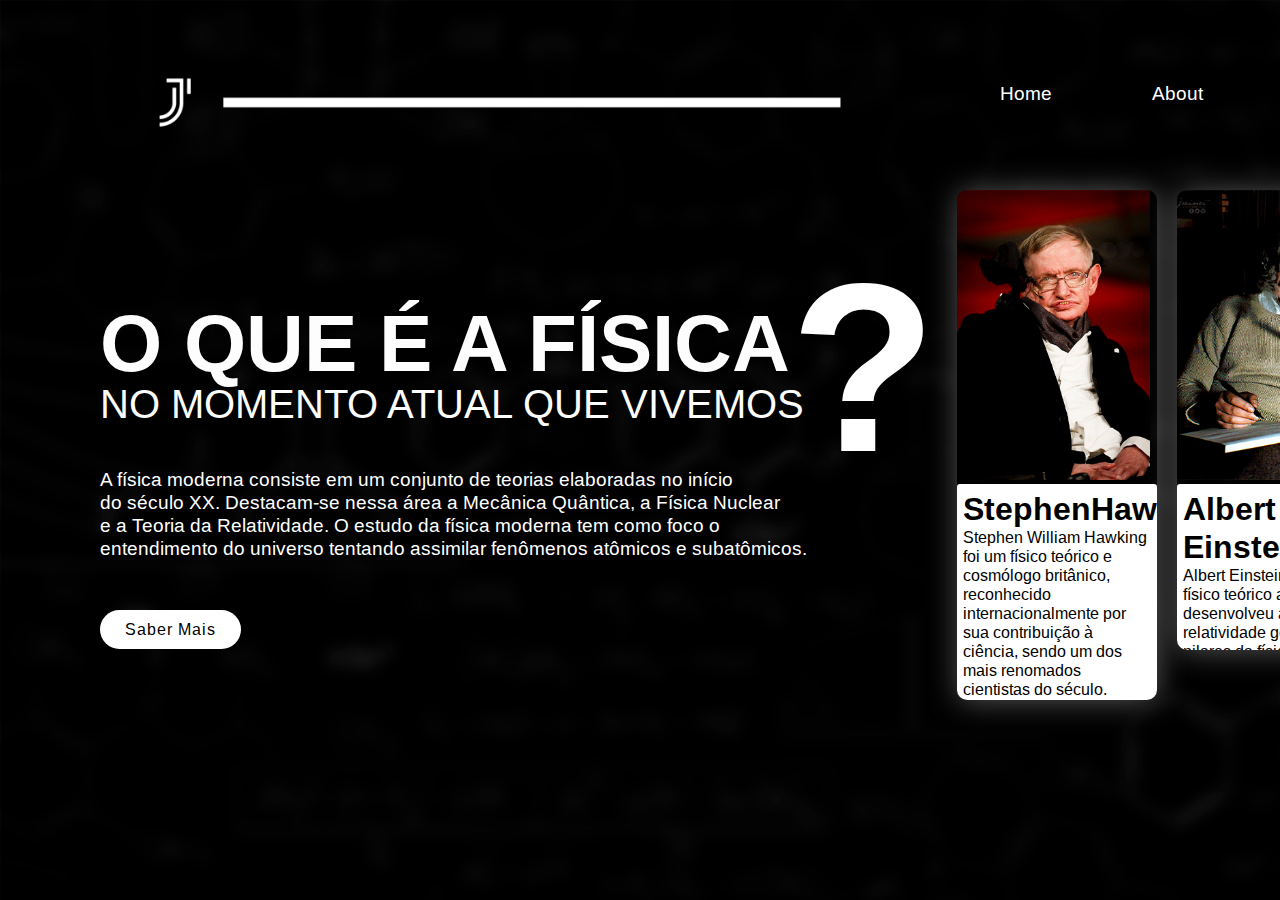
==== index.html @ e37def42 "commit inicial" ====
<!DOCTYPE html>
<html lang="pt-BR">
<head>
    <meta charset="UTF-8">
    <meta http-equiv="X-UA-Compatible" content="IE=edge">
    <meta name="viewport" content="width=device-width, initial-scale=1.0">
    <link rel="stylesheet" href="style.css">
    <title>Landingpage-teorias fisicas</title>
</head>
<body>
    <section>
        <header>
           <div class="logo">
            <a href="#"><img src="img/logo-principal.png" alt="logo1" width="800"></a>
            </div>
        <nav class="navgation">
            <ul>
                <li><a href="#">Home</a></li>
                <li><a href="#">About</a></li>
                <li><a href="#">Contact</a></li>
                <li><a href="#">Am i</a></li>
            </ul>
        </nav>
    </header>
        <div class="container">
            <div class="text">
                <h1>O QUE É A FÍSICA</h1>
                <h2>NO MOMENTO ATUAL QUE VIVEMOS</h2>
                <h2><span>?</span></h2>
                <p>A física moderna consiste em um conjunto de teorias elaboradas no início <br> do século XX.
                   Destacam-se nessa área a Mecânica Quântica, a Física Nuclear <br> e a Teoria da Relatividade. 
                   O estudo da física moderna tem como foco o  <br> entendimento do universo 
                tentando assimilar fenômenos atômicos e subatômicos.</p>
                    <a href="#">Saber Mais</a>
            </div>
            <div class="tainer">
            <div class="cards1">
                <img src="img/stephen.jpg" alt="stephen">
                <div class="intro">
                    <h1>StephenHawking</h1>
                    <p>Stephen William <Span>Hawking </Span> foi um físico teórico
                     e cosmólogo britânico, reconhecido internacionalmente por sua contribuição à ciência,
                     sendo um dos mais renomados cientistas do século.</p>
                </div>
            </div>
            <div class="cards2">
                <img src="img/albert.jpg" alt="stephen">
                <div class="intro">
                    <h1>Albert Einstein</h1>
                    <p>Albert <span>Einstein </span>foi um físico teórico alemão que desenvolveu a 
                    teoria da relatividade geral,um dos pilares da física moderna ao lado da mecânica quântica.</p>
            </div>
        </div>
        <div class="cards3">
            <div class="nik">
            <img src="img/nikolas.jpg" alt="stephen">
            <div class="intro">
                <h1>Nikola Tesla</h1>
                <p>Nikola<span> Tesla</span> foi um inventor,
                 engenheiro eletrotécnico e engenheiro mecânico sérvio, 
                 mais conhecido por suas contribuições ao projeto do moderno 
                 sistema de fornecimento de eletricidade em corrente alternada.</p>
                </div>
    </section>
</body>
</html>
---- style.css ----
@import url('https://fonts.googleapis.com/css2?family=Arimo:wght@400;500;600;700&display=swap');
*{
    margin: 0;
    padding: 0;
    box-sizing: border-box;
    font-family: 'Arimo', sans-serif;
}

section{
    position: relative;
    width: 100%;
    min-height: 100vh;
    padding: 100px;
    background:url(img/web-backgroud.png);
    display: flex;
    align-items: center;
    justify-content: space-between;
    overflow: hidden;
}

header{
    position: absolute;
    top: 0;
    left: 0;
    width: 100%;
    padding: 40px 100px;
    display: flex;
    align-items: center;
    justify-content: space-between;
}

header .logo{
    position: relative;
    max-width: 900px;
}

header .navgation ul{
position: relative;
display: flex;
}

header .navgation li{
    list-style: none;
}

header .navgation a{
    color: #fff;
    display: inline-block;
    text-decoration: none;
    font-weight: 500;
    font-size: 19px;
    margin-left: 100px;
}

.container{
    position: relative;
    width: 100%;
    display: flex;
    align-items: center;
    justify-content: space-between;
}

.container .text{
position: relative;
max-width: 1000px;
margin-right: 10px;
color: rgb(250, 250, 250);
}

.container .text h1{

    color: rgb(253, 253, 253);
    font-size: 5em;
    margin-bottom: 10px;
    line-height: 2.3em;
    font-weight: 800;}

.container .text h2{

color: rgb(253, 253, 253);
font-size: 2em;
margin-bottom: 10px;
line-height: 2em;
font-weight: 100;
font-size: 40px;
margin-top: -80px;
}

.container .text h2 span{
    position: relative;
    margin-left: 690px;
    font-size: 6em;
    font-weight: 800;
    top: -50px;
    color: #fff;
}

.container .text p{
    margin-top: -70px;
    font-size: 1.2em;
    color: rgb(255, 255, 255);
    

}

.container .text a{
    display: inline-block;
    margin-top: 50px;
    padding: 10px 25px;
    background: #fff;
    color: rgb(0, 0, 0);
    font-weight: 500;
    text-decoration: none;
    letter-spacing: 1px;
    border-radius: 40px;
    transition: 0.3s ease-in-out;
}

.conteiner .text a:hover{
    transform: translateY(-10px);
}



body{
    display: flex;
    justify-content: center;
    height: 100vh;
    align-items: center;
}


.tainer{
    display: flex
}

.cards1{
    height: 510px;
    margin: 10px;
    box-shadow: 1px 1px 30px rgb(255, 255, 255, 0.342);
    overflow: hidden;
    border-radius: 10px;
}

.cards2{
    height: 460px;
    margin: 10px;
    box-shadow: 1px 1px 30px rgb(255, 255, 255, 0.342);
    overflow: hidden;
    border-radius: 10px;
}

.cards3{
    height: 520px;
    margin: 10px;
    box-shadow: 1px 1px 30px rgba(255, 255, 255, 0.342);
    overflow: hidden;
    border-radius: 10px;
}


.tainer .cards1 img{
    height: 290px;
}

.tainer .cards2 img{
    height: 290px;
}

.tainer .cards3 img{
    height: 290px;
}

.intro{
    height: 600px;
    width: 200px;
    padding: 6px; 
    border-radius: 3px;
    background:rgb(255, 255, 255);
}
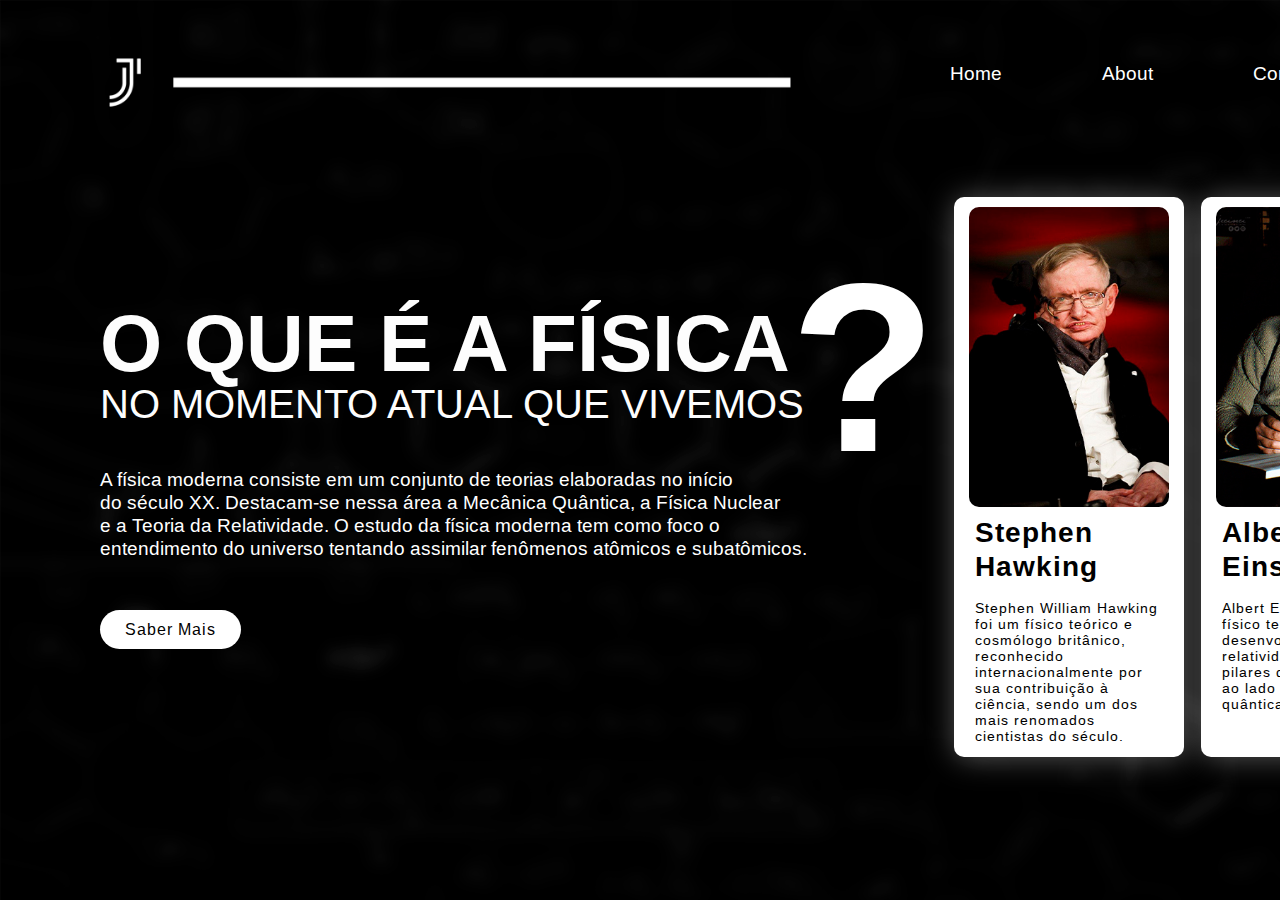
==== commit 92020e58: "AT 1.0.0" ====
--- a/index.html
+++ b/index.html
@@ -11,14 +11,14 @@
     <section>
         <header>
            <div class="logo">
-            <a href="#"><img src="img/logo-principal.png" alt="logo1" width="800"></a>
+            <a href="index.html"><img src="img/logo-principal.png" alt="logo1" width="800"></a>
             </div>
         <nav class="navgation">
             <ul>
-                <li><a href="#">Home</a></li>
-                <li><a href="#">About</a></li>
-                <li><a href="#">Contact</a></li>
-                <li><a href="#">Am i</a></li>
+                <li><a href="index.html">Home</a></li>
+                <li><a href="About.html">About</a></li>
+                <li><a href="Contact.html">Contact</a></li>
+                <li><a href="Am i.html">Am i</a></li>
             </ul>
         </nav>
     </header>
@@ -37,7 +37,8 @@
             <div class="cards1">
                 <img src="img/stephen.jpg" alt="stephen">
                 <div class="intro">
-                    <h1>StephenHawking</h1>
+                    <h1>Stephen Hawking</h1>
+                    <br>
                     <p>Stephen William <Span>Hawking </Span> foi um físico teórico
                      e cosmólogo britânico, reconhecido internacionalmente por sua contribuição à ciência,
                      sendo um dos mais renomados cientistas do século.</p>
@@ -46,7 +47,8 @@
             <div class="cards2">
                 <img src="img/albert.jpg" alt="stephen">
                 <div class="intro">
-                    <h1>Albert Einstein</h1>
+                    <h1>Albert <br> Einstein</h1>
+                    <br>
                     <p>Albert <span>Einstein </span>foi um físico teórico alemão que desenvolveu a 
                     teoria da relatividade geral,um dos pilares da física moderna ao lado da mecânica quântica.</p>
             </div>
@@ -55,12 +57,13 @@
             <div class="nik">
             <img src="img/nikolas.jpg" alt="stephen">
             <div class="intro">
-                <h1>Nikola Tesla</h1>
+                <h1>Nikola <br> Tesla</h1>
+                <br>
                 <p>Nikola<span> Tesla</span> foi um inventor,
                  engenheiro eletrotécnico e engenheiro mecânico sérvio, 
                  mais conhecido por suas contribuições ao projeto do moderno 
                  sistema de fornecimento de eletricidade em corrente alternada.</p>
                 </div>
-    </section>
+    </section>   
 </body>
 </html>--- a/style.css
+++ b/style.css
@@ -20,8 +20,8 @@
 
 header{
     position: absolute;
-    top: 0;
-    left: 0;
+    top: -20px;
+    left: -50px;
     width: 100%;
     padding: 40px 100px;
     display: flex;
@@ -56,14 +56,14 @@
     position: relative;
     width: 100%;
     display: flex;
-    align-items: center;
+    align-items:center;
     justify-content: space-between;
 }
 
 .container .text{
 position: relative;
 max-width: 1000px;
-margin-right: 10px;
+margin-right: -40px;
 color: rgb(250, 250, 250);
 }
 
@@ -87,6 +87,7 @@
 }
 
 .container .text h2 span{
+    margin-right: 50px;
     position: relative;
     margin-left: 690px;
     font-size: 6em;
@@ -116,11 +117,9 @@
     transition: 0.3s ease-in-out;
 }
 
-.conteiner .text a:hover{
+.container .text a:hover{
     transform: translateY(-10px);
 }
-
-
 
 body{
     display: flex;
@@ -131,44 +130,83 @@
 
 
 .tainer{
-    display: flex
-}
+display: -webkit-flex;
+}
+
+
 
 .cards1{
-    height: 510px;
-    margin: 10px;
+    height: 560px;
+    margin: 7px;
     box-shadow: 1px 1px 30px rgb(255, 255, 255, 0.342);
     overflow: hidden;
     border-radius: 10px;
+    transition: 0.3s ease-in-out;
+    display: inline-block;
+    margin-top: 60px;
+    margin-right: 10px;
+    padding: 10px 15px;
+    background: #fff;
+    color: rgb(0, 0, 0);
+    font-size: 14px;
+    font-weight: 500;
+    text-decoration: none;
+    letter-spacing: 1px;
+    border-radius: 10px;
 }
 
 .cards2{
-    height: 460px;
-    margin: 10px;
+    height: 560px;
+    margin: 7px;
     box-shadow: 1px 1px 30px rgb(255, 255, 255, 0.342);
     overflow: hidden;
     border-radius: 10px;
+    display: inline-block;
+    margin-top: 60px;
+    margin-right: 10px;
+    padding: 10px 15px;
+    background: #fff;
+    color: rgb(0, 0, 0);
+    font-size: 14px;
+    font-weight: 500;
+    text-decoration: none;
+    letter-spacing: 1px;
+    border-radius: 10px;
 }
 
 .cards3{
-    height: 520px;
-    margin: 10px;
+    height: 560px;
+    margin: 7px;
     box-shadow: 1px 1px 30px rgba(255, 255, 255, 0.342);
     overflow: hidden;
     border-radius: 10px;
+    display: inline-block;
+    margin-top: 60px;
+    margin-right: 10px;
+    padding: 10px 15px;
+    background: rgb(255, 255, 255);
+    color: rgb(0, 0, 0);
+    font-size: 14px;
+    font-weight: 500;
+    text-decoration: none;
+    letter-spacing: 1px;
+    border-radius: 10px;
 }
 
 
 .tainer .cards1 img{
-    height: 290px;
+    height: 300px;
+    border-radius: 10px;
 }
 
 .tainer .cards2 img{
-    height: 290px;
+    height: 300px;
+    border-radius: 10px;
 }
 
 .tainer .cards3 img{
-    height: 290px;
+    height: 300px;
+    border-radius: 10px;
 }
 
 .intro{
@@ -177,4 +215,14 @@
     padding: 6px; 
     border-radius: 3px;
     background:rgb(255, 255, 255);
-}+}
+
+.icons{
+    position: absolute;
+    bottom: 40px;
+    left: 100px;
+    display: flex;
+    align-items: center;
+    justify-content: center;
+}
+
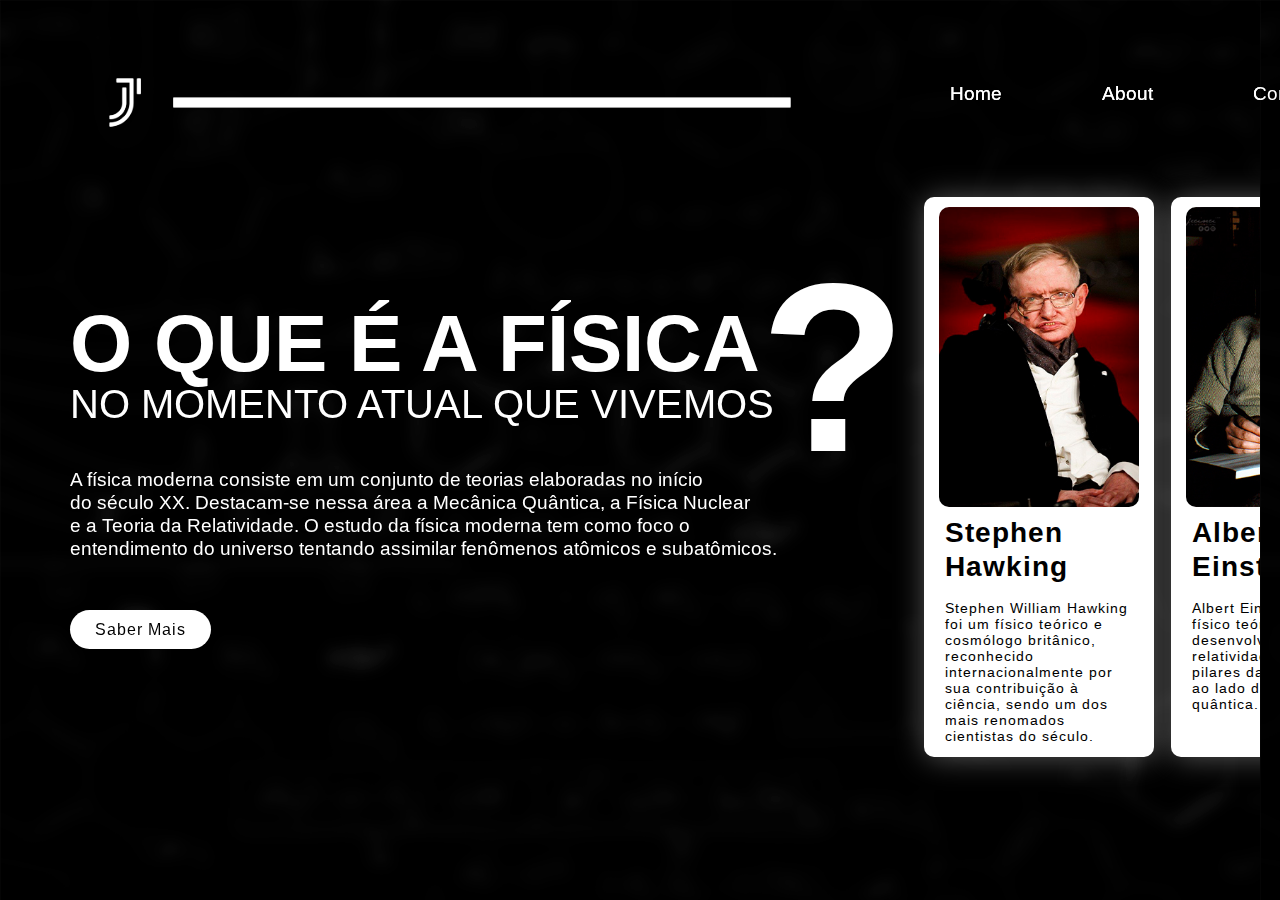
==== commit 9e15cf83: "AT 1.0.2" ====
--- a/index.html
+++ b/index.html
@@ -1,5 +1,5 @@
 <!DOCTYPE html>
-<html lang="pt-BR">
+<html lang="pt-br">
 <head>
     <meta charset="UTF-8">
     <meta http-equiv="X-UA-Compatible" content="IE=edge">
@@ -31,8 +31,10 @@
                    Destacam-se nessa área a Mecânica Quântica, a Física Nuclear <br> e a Teoria da Relatividade. 
                    O estudo da física moderna tem como foco o  <br> entendimento do universo 
                 tentando assimilar fenômenos atômicos e subatômicos.</p>
-                    <a href="#">Saber Mais</a>
+                    <a href="saber mais.html">Saber Mais</a>
             </div>
+            </div>
+
             <div class="tainer">
             <div class="cards1">
                 <img src="img/stephen.jpg" alt="stephen">
@@ -44,6 +46,7 @@
                      sendo um dos mais renomados cientistas do século.</p>
                 </div>
             </div>
+
             <div class="cards2">
                 <img src="img/albert.jpg" alt="stephen">
                 <div class="intro">
@@ -64,6 +67,24 @@
                  mais conhecido por suas contribuições ao projeto do moderno 
                  sistema de fornecimento de eletricidade em corrente alternada.</p>
                 </div>
-    </section>   
+                </section>
+                
+                <div>
+                    <section>
+                        <header>
+                            <div class="logo">
+                             <a href="index.html"><img src="img/logo-principal.png" alt="logo1" width="800"></a>
+                             </div>
+                         <nav class="navgation">
+                             <ul>
+                                 <li><a href="index.html">Home</a></li>
+                                 <li><a href="About.html">About</a></li>
+                                 <li><a href="Contact.html">Contact</a></li>
+                                 <li><a href="Am i.html">Am i</a></li>
+                             </ul>
+                         </nav>
+                     </header>
+                    </section>
+                </div>
 </body>
 </html>--- a/style.css
+++ b/style.css
@@ -10,20 +10,21 @@
     position: relative;
     width: 100%;
     min-height: 100vh;
-    padding: 100px;
+    padding: 10px;
     background:url(img/web-backgroud.png);
     display: flex;
     align-items: center;
     justify-content: space-between;
-    overflow: hidden;
-}
+    overflow-y: hidden;
+}
+
 
 header{
-    position: absolute;
+    position: fixed;
     top: -20px;
     left: -50px;
     width: 100%;
-    padding: 40px 100px;
+    padding: 60px 100px;
     display: flex;
     align-items: center;
     justify-content: space-between;
@@ -64,22 +65,24 @@
 position: relative;
 max-width: 1000px;
 margin-right: -40px;
-color: rgb(250, 250, 250);
+color: rgb(255, 255, 255);
 }
 
 .container .text h1{
 
-    color: rgb(253, 253, 253);
+    color: rgb(255, 255, 255);
     font-size: 5em;
     margin-bottom: 10px;
+    margin-left: 60px;
     line-height: 2.3em;
     font-weight: 800;}
 
 .container .text h2{
 
-color: rgb(253, 253, 253);
+color: rgb(255, 255, 255);
 font-size: 2em;
 margin-bottom: 10px;
+margin-left: 60px;
 line-height: 2em;
 font-weight: 100;
 font-size: 40px;
@@ -93,11 +96,12 @@
     font-size: 6em;
     font-weight: 800;
     top: -50px;
-    color: #fff;
+    color: rgb(255, 255, 255);
 }
 
 .container .text p{
     margin-top: -70px;
+    margin-left: 60px;
     font-size: 1.2em;
     color: rgb(255, 255, 255);
     
@@ -107,8 +111,9 @@
 .container .text a{
     display: inline-block;
     margin-top: 50px;
+    margin-left: 60px;
     padding: 10px 25px;
-    background: #fff;
+    background: rgb(255, 255, 255);
     color: rgb(0, 0, 0);
     font-weight: 500;
     text-decoration: none;
@@ -161,6 +166,7 @@
     box-shadow: 1px 1px 30px rgb(255, 255, 255, 0.342);
     overflow: hidden;
     border-radius: 10px;
+    transition: 0.3s ease-in-out;
     display: inline-block;
     margin-top: 60px;
     margin-right: 10px;
@@ -180,6 +186,7 @@
     box-shadow: 1px 1px 30px rgba(255, 255, 255, 0.342);
     overflow: hidden;
     border-radius: 10px;
+    transition: 0.3s ease-in-out;
     display: inline-block;
     margin-top: 60px;
     margin-right: 10px;
@@ -226,3 +233,111 @@
     justify-content: center;
 }
 
+.instacard{
+
+    position: absolute;
+    margin-top: 60px;
+    margin-left: 130px;
+    padding: 10px 10px 10px 7px;
+    border-radius: 9px;
+    background: #fff;
+    transition: 0.9s ease-in-out;
+    
+}
+
+.biografia .bio{
+    display: block;
+    margin-top: 20px;
+    font-size: 90px;
+    margin-left: 700px;
+    color: #fff;
+}
+
+.biografia p{
+    font-size: 30px;
+    margin-left: 700px;
+    margin-top:20px;
+    color: #fff;
+}
+
+.cliqueinsta{
+    position: fixed;
+    margin-top: 570px;
+    margin-left: 470px;
+    transition: 0.5s ease-in-out;
+}
+
+.cliqueinsta:hover{
+    transform: translateY(-10px);}
+
+
+
+.cliquegit{
+    position: absolute;
+    margin-top: 570px;
+    margin-left: 550px;
+    transition: 0.5s ease-in-out;
+}
+
+.cliquegit:hover{
+    transform: translateY(-10px);}
+
+
+.historia {
+    margin-right: 100px;
+    position: absolute;
+    text-align:justify;
+    margin-top: 100px;
+    color: #fff;
+
+    
+}
+
+.historia .titulo{
+    margin-top: 150px;
+}
+
+
+.historia .texthist1{
+    color: rgb(255, 255, 255);
+    margin-top: 10px;
+    font-size: 1.2em;
+    font-weight: 100;
+}
+
+
+
+
+
+
+
+.historia .sub-topic1{
+    color: #fff;
+    margin-top: 20px;
+}
+
+.historia .texthist2{
+    color: rgb(255, 255, 255);
+    margin-top: 10px;
+    font-size: 1.2em;
+    font-weight: 100;
+}
+
+
+
+.historia .sub-topic2{
+    color: #fff;
+    margin-top: 20px;  
+}
+
+.historia .texthist3{
+    color: rgb(255, 255, 255);
+    margin-top: 10px;
+    font-size: 1.2em;
+    font-weight: 100;
+}
+
+.historia .thetopics{
+    margin-top: 20px; 
+    color: #fff;
+}